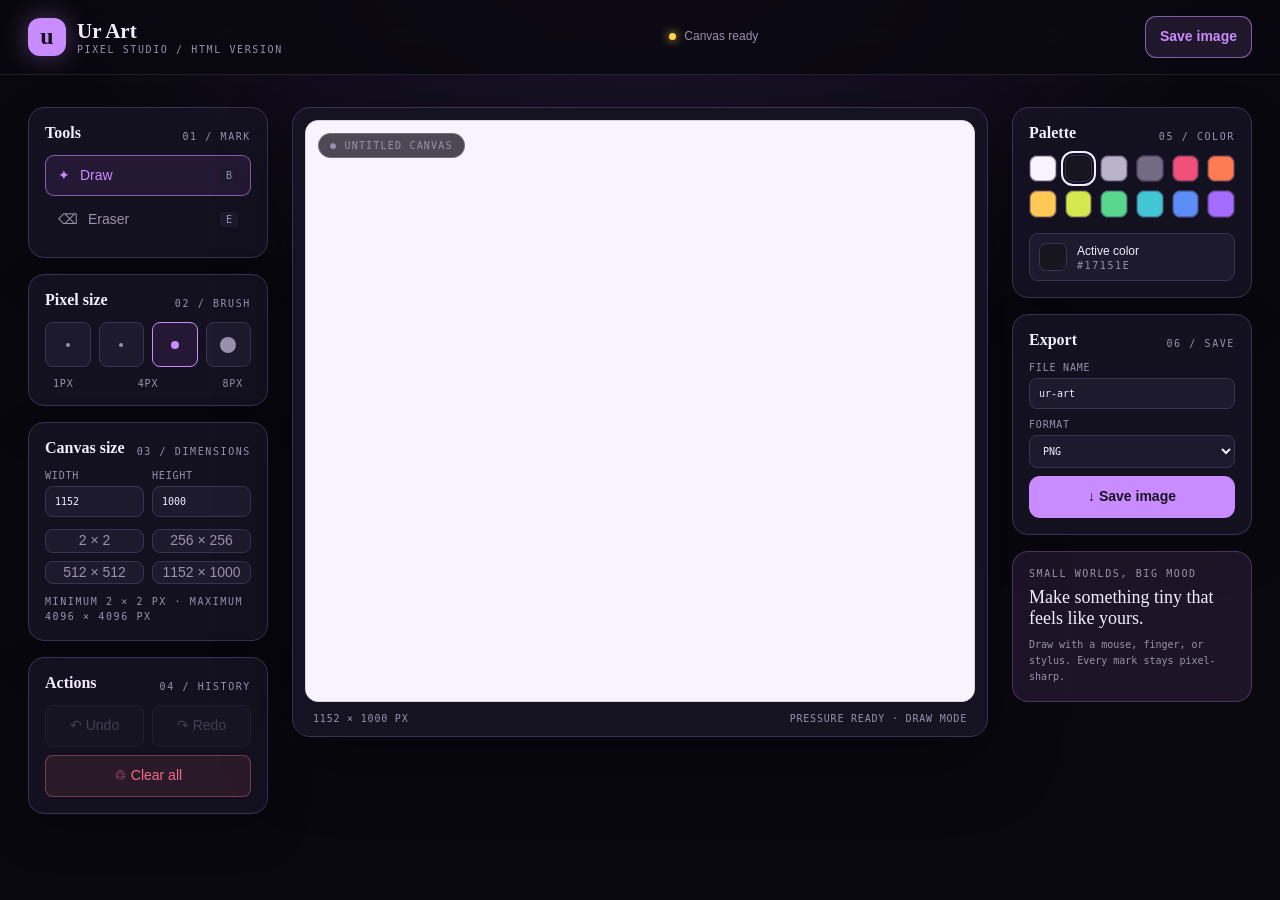
==== HTML version/index.html @ 2f4e8f60 "[Blink] feat(htmlversion): Create standalone HTML version • Created a self-contained HTML version of" ====
<!doctype html>
<html lang="fr">
<head>
  <meta charset="UTF-8" />
  <meta name="viewport" content="width=device-width, initial-scale=1.0" />
  <title>Ur Art · HTML Pixel Studio</title>
  <meta name="description" content="Ur Art, un atelier pixel-art tactile en HTML." />
  <style>
    :root { color-scheme: dark; --bg:#09080f; --panel:#151321; --panel-2:#1e1a2d; --line:#3b3154; --text:#f2edff; --muted:#9991ad; --primary:#c88cff; --primary-dark:#241835; --danger:#f06c88; --paper:#f7f3ff; }
    * { box-sizing:border-box; }
    body { margin:0; min-height:100vh; background:radial-gradient(circle at 50% -20%,#231737 0,#09080f 48%); color:var(--text); font:14px/1.4 Arial,sans-serif; }
    header { border-bottom:1px solid rgba(255,255,255,.1); background:rgba(9,8,15,.8); backdrop-filter:blur(16px); }
    .topbar { max-width:1440px; margin:auto; padding:16px 28px; display:flex; align-items:center; justify-content:space-between; gap:18px; }
    .brand { display:flex; align-items:center; gap:11px; }
    .logo { display:grid; place-items:center; width:38px; height:38px; border-radius:12px; background:var(--primary); color:#18101e; font:bold 24px Georgia; box-shadow:0 0 26px rgba(200,140,255,.35); }
    h1,h2,p { margin:0; } h1 { font:700 21px Georgia,serif; } h2 { font:700 16px Georgia,serif; }
    .eyebrow,.meta { color:var(--muted); font:10px monospace; letter-spacing:.16em; text-transform:uppercase; }
    .status { color:var(--muted); font-size:12px; } .status::before { content:''; display:inline-block; width:7px; height:7px; margin-right:8px; border-radius:50%; background:#ffd447; box-shadow:0 0 10px #ffd447; }
    button,input,select { font:inherit; } button { cursor:pointer; }
    .save-top,.primary-button { border:1px solid rgba(200,140,255,.6); border-radius:11px; padding:10px 14px; background:rgba(200,140,255,.12); color:var(--primary); font-weight:700; transition:.15s; }
    button:hover:not(:disabled) { filter:brightness(1.16); transform:translateY(-1px); } button:active:not(:disabled) { transform:scale(.97); } button:disabled { cursor:not-allowed; opacity:.35; }
    .layout { display:grid; grid-template-columns:240px minmax(0,1fr) 240px; gap:24px; max-width:1440px; margin:auto; padding:32px 28px; }
    .stack { display:flex; flex-direction:column; gap:16px; } .panel { padding:16px; border:1px solid var(--line); border-radius:16px; background:rgba(21,19,33,.88); box-shadow:0 18px 42px rgba(0,0,0,.25); }
    .panel-head { display:flex; align-items:end; justify-content:space-between; gap:12px; margin-bottom:13px; }
    .tool { display:flex; align-items:center; gap:10px; width:100%; padding:10px 12px; border:1px solid transparent; border-radius:9px; background:transparent; color:var(--muted); text-align:left; } .tool + .tool { margin-top:3px; } .tool.active { border-color:rgba(200,140,255,.6); background:var(--primary-dark); color:var(--primary); }
    kbd { margin-left:auto; padding:2px 6px; border-radius:4px; background:var(--panel-2); color:var(--muted); font:10px monospace; }
    .brushes,.presets,.colors { display:grid; gap:8px; } .brushes { grid-template-columns:repeat(4,1fr); } .presets { grid-template-columns:repeat(2,1fr); } .colors { grid-template-columns:repeat(6,1fr); }
    .brush,.preset,.swatch { border:1px solid var(--line); border-radius:8px; background:var(--panel-2); color:var(--muted); transition:.15s; } .brush { aspect-ratio:1; display:grid; place-items:center; } .brush.active,.preset.active { border-color:var(--primary); background:var(--primary-dark); color:var(--primary); } .dot { display:block; border-radius:50%; background:currentColor; }
    .swatch { aspect-ratio:1; padding:0; box-shadow:inset 0 0 0 1px rgba(0,0,0,.25); } .swatch.active { outline:2px solid var(--text); outline-offset:2px; }
    .inputs { display:grid; grid-template-columns:1fr 1fr; gap:8px; } label { display:grid; gap:5px; color:var(--muted); font:10px monospace; text-transform:uppercase; letter-spacing:.08em; } input,select { width:100%; border:1px solid var(--line); border-radius:8px; padding:9px; outline:none; background:var(--panel-2); color:var(--text); } input:focus,select:focus { border-color:var(--primary); }
    .canvas-card { min-width:0; padding:12px; border:1px solid var(--line); border-radius:18px; background:var(--panel); box-shadow:0 24px 70px rgba(0,0,0,.4); }
    .canvas-wrap { position:relative; width:100%; overflow:hidden; border:1px solid #d9d1e8; border-radius:13px; background:var(--paper); aspect-ratio:1.15/1; }
    canvas { display:block; width:100%; height:100%; cursor:crosshair; touch-action:none; image-rendering:pixelated; }
    .canvas-label { position:absolute; left:12px; top:12px; padding:6px 11px; border:1px solid rgba(255,255,255,.22); border-radius:999px; background:rgba(19,16,29,.75); color:var(--muted); font:10px monospace; letter-spacing:.12em; text-transform:uppercase; pointer-events:none; }
    .canvas-footer { display:flex; justify-content:space-between; gap:10px; padding:11px 8px 0; color:var(--muted); font:10px monospace; text-transform:uppercase; letter-spacing:.08em; }
    .actions { display:grid; grid-template-columns:1fr 1fr; gap:8px; } .action { padding:10px 5px; border:1px solid var(--line); border-radius:8px; background:var(--panel-2); color:var(--muted); } .danger { width:100%; margin-top:8px; padding:10px; border:1px solid rgba(240,108,136,.4); border-radius:8px; background:rgba(240,108,136,.1); color:var(--danger); }
    .primary-button { width:100%; margin-top:8px; background:var(--primary); color:#1b1125; }
    .tip { padding:16px; border:1px solid rgba(200,140,255,.25); border-radius:16px; background:rgba(200,140,255,.1); } .tip p + p { margin-top:8px; } .tip .title { font:18px Georgia,serif; }
    @media (max-width:980px) { .layout { grid-template-columns:1fr; } .left { order:2; } .center { order:1; } .right { order:3; } .stack { display:grid; grid-template-columns:repeat(2,minmax(0,1fr)); align-items:start; } .tip { grid-column:span 2; } }
    @media (max-width:600px) { .topbar { padding:13px 16px; } .status { display:none; } .layout { padding:18px 14px; gap:16px; } .stack { display:flex; } .canvas-footer { font-size:9px; } .save-top { padding:9px 11px; } }
  </style>
</head>
<body>
  <header><div class="topbar"><div class="brand"><div class="logo">u</div><div><h1>Ur Art</h1><p class="eyebrow">pixel studio / HTML version</p></div></div><div class="status" id="status">Canvas ready</div><button class="save-top" id="saveTop">Save image</button></div></header>
  <main class="layout">
    <aside class="stack left">
      <section class="panel"><div class="panel-head"><h2>Tools</h2><span class="eyebrow">01 / mark</span></div><button class="tool active" id="drawTool">✦ <span>Draw</span><kbd>B</kbd></button><button class="tool" id="eraseTool">⌫ <span>Eraser</span><kbd>E</kbd></button></section>
      <section class="panel"><div class="panel-head"><h2>Pixel size</h2><span class="eyebrow">02 / brush</span></div><div class="brushes" id="brushes"></div><div class="canvas-footer"><span>1px</span><span id="brushLabel">4px</span><span>8px</span></div></section>
      <section class="panel"><div class="panel-head"><h2>Canvas size</h2><span class="eyebrow">03 / dimensions</span></div><div class="inputs"><label>Width<input id="width" type="number" min="2" max="4096" value="1152"></label><label>Height<input id="height" type="number" min="2" max="4096" value="1000"></label></div><div class="presets" id="presets" style="margin-top:12px"></div><p class="meta" style="margin-top:10px;line-height:1.5">Minimum 2 × 2 px · maximum 4096 × 4096 px</p></section>
      <section class="panel"><div class="panel-head"><h2>Actions</h2><span class="eyebrow">04 / history</span></div><div class="actions"><button class="action" id="undo" disabled>↶ Undo</button><button class="action" id="redo" disabled>↷ Redo</button></div><button class="danger" id="clear">♲ Clear all</button></section>
    </aside>
    <section class="center"><div class="canvas-card"><div class="canvas-wrap"><div class="canvas-label">● untitled canvas</div><canvas id="canvas" width="1152" height="1000"></canvas></div><div class="canvas-footer"><span id="dimensions">1152 × 1000 px</span><span id="mode">pressure ready · draw mode</span></div></div></section>
    <aside class="stack right">
      <section class="panel"><div class="panel-head"><h2>Palette</h2><span class="eyebrow">05 / color</span></div><div class="colors" id="colors"></div><div style="display:flex;align-items:center;gap:10px;margin-top:15px;padding:9px;border:1px solid var(--line);border-radius:9px;background:var(--panel-2)"><span id="activeColor" style="width:28px;height:28px;border-radius:7px;border:1px solid var(--line);background:#17151e"></span><div><p id="colorName" style="font-size:12px">Active color</p><p class="meta" id="colorHex">#17151E</p></div></div></section>
      <section class="panel"><div class="panel-head"><h2>Export</h2><span class="eyebrow">06 / save</span></div><label>File name<input id="fileName" value="ur-art" placeholder="my-drawing"></label><label style="margin-top:10px">Format<select id="format"><option value="png">PNG</option><option value="jpeg">JPG</option><option value="webp">WEBP</option></select></label><button class="primary-button" id="save">↓ Save image</button></section>
      <section class="tip"><p class="eyebrow">small worlds, big mood</p><p class="title">Make something tiny that feels like yours.</p><p class="meta" style="line-height:1.6;text-transform:none;letter-spacing:0">Draw with a mouse, finger, or stylus. Every mark stays pixel-sharp.</p></section>
    </aside>
  </main>
<script>
(() => {
  const $ = id => document.getElementById(id);
  const canvas = $('canvas'), ctx = canvas.getContext('2d');
  const paper = '#f7f3ff', palette = ['#f7f3ff','#17151e','#b8b3c8','#726b83','#f04f7a','#ff7b54','#ffc857','#d6e84f','#58d68d','#42c6d6','#5c8df6','#a66cff'];
  const sizes = [1,2,4,8], presets = [[2,2],[256,256],[512,512],[1152,1000]];
  let color = '#17151e', brush = 4, erase = false, drawing = false, strokes = [], history = [], redo = [], oldW = 1152, oldH = 1000;
  function paint(list) { ctx.clearRect(0,0,canvas.width,canvas.height); ctx.fillStyle=paper; ctx.fillRect(0,0,canvas.width,canvas.height); ctx.imageSmoothingEnabled=false; list.forEach(s => { if(!s.points.length)return; ctx.save(); ctx.globalCompositeOperation=s.erase?'destination-out':'source-over'; ctx.strokeStyle=s.color; ctx.lineWidth=s.size; ctx.lineCap='square'; ctx.lineJoin='miter'; ctx.beginPath(); ctx.moveTo(s.points[0].x,s.points[0].y); s.points.slice(1).forEach(p=>ctx.lineTo(p.x,p.y)); ctx.stroke(); ctx.restore(); }); }
  function refresh() { $('dimensions').textContent=canvas.width+' × '+canvas.height+' px'; $('brushLabel').textContent=brush+'px'; $('mode').textContent='pressure ready · '+(erase?'erase':'draw')+' mode'; $('undo').disabled=!history.length; $('redo').disabled=!redo.length; }
  function point(e) { const r=canvas.getBoundingClientRect(); return {x:(e.clientX-r.left)*canvas.width/r.width,y:(e.clientY-r.top)*canvas.height/r.height}; }
  function start(e) { e.preventDefault(); canvas.setPointerCapture(e.pointerId); drawing=true; history.push(strokes.map(s=>({...s,points:s.points.map(p=>({...p}))}))); redo=[]; strokes.push({points:[point(e)],color,size:brush,erase}); paint(strokes); refresh(); }
  function move(e) { if(!drawing)return; e.preventDefault(); strokes[strokes.length-1].points.push(point(e)); paint(strokes); }
  function finish(){ if(!drawing)return; drawing=false; $('status').textContent=erase?'Erased a mark':'Added a mark'; }
  function resize(w,h) { w=Math.max(2,Math.min(4096,Math.round(Number(w)||2))); h=Math.max(2,Math.min(4096,Math.round(Number(h)||2))); const sx=w/oldW,sy=h/oldH; strokes=strokes.map(s=>({...s,size:Math.max(1,s.size*Math.min(sx,sy)),points:s.points.map(p=>({x:p.x*sx,y:p.y*sy}))})); canvas.width=w;canvas.height=h;oldW=w;oldH=h;history=[];redo=[];paint(strokes);refresh();$('status').textContent='Canvas resized to '+w+' × '+h+' px'; }
  function exportImage(){const name=($('fileName').value.trim().replace(/[^a-zA-Z0-9-_]/g,'-')||'ur-art'),f=$('format').value,mime='image/'+f,a=document.createElement('a');a.download=name+'.'+(f==='jpeg'?'jpg':f);a.href=canvas.toDataURL(mime,.95);a.click();$('status').textContent=a.download+' downloaded';}
  sizes.forEach(n=>{const b=document.createElement('button');b.className='brush'+(n===4?' active':'');b.innerHTML='<span class="dot" style="width:'+Math.max(4,n*2)+'px;height:'+Math.max(4,n*2)+'px"></span>';b.onclick=()=>{brush=n;document.querySelectorAll('.brush').forEach(x=>x.classList.remove('active'));b.classList.add('active');refresh()};$('brushes').appendChild(b)});
  presets.forEach(([w,h])=>{const b=document.createElement('button');b.className='preset';b.textContent=w+' × '+h;b.onclick=()=>resize(w,h);$('presets').appendChild(b)});
  palette.forEach(c=>{const b=document.createElement('button');b.className='swatch'+(c===color?' active':'');b.style.background=c;b.title=c;b.onclick=()=>{color=c;erase=false;document.querySelectorAll('.swatch').forEach(x=>x.classList.remove('active'));b.classList.add('active');$('activeColor').style.background=c;$('colorHex').textContent=c.toUpperCase();$('colorName').textContent='Active color';refresh()};$('colors').appendChild(b)});
  $('drawTool').onclick=()=>{erase=false;$('drawTool').classList.add('active');$('eraseTool').classList.remove('active');refresh()}; $('eraseTool').onclick=()=>{erase=true;$('eraseTool').classList.add('active');$('drawTool').classList.remove('active');refresh()};
  $('width').onchange=()=>resize($('width').value,canvas.height); $('height').onchange=()=>resize(canvas.width,$('height').value);
  $('undo').onclick=()=>{if(!history.length)return;redo.push(strokes);strokes=history.pop();paint(strokes);refresh();}; $('redo').onclick=()=>{if(!redo.length)return;history.push(strokes);strokes=redo.pop();paint(strokes);refresh()}; $('clear').onclick=()=>{if(!strokes.length)return;history.push(strokes);redo=[];strokes=[];paint(strokes);refresh();$('status').textContent='Canvas cleared'};
  $('save').onclick=exportImage; $('saveTop').onclick=exportImage; canvas.addEventListener('pointerdown',start);canvas.addEventListener('pointermove',move);canvas.addEventListener('pointerup',finish);canvas.addEventListener('pointercancel',finish); window.addEventListener('keydown',e=>{if(e.target.matches('input,select'))return;if(e.key.toLowerCase()==='b')$('drawTool').click();if(e.key.toLowerCase()==='e')$('eraseTool').click();if((e.ctrlKey||e.metaKey)&&e.key.toLowerCase()==='z'){e.preventDefault();$('undo').click()}}); paint([]);refresh();
})();
</script>
</body>
</html>
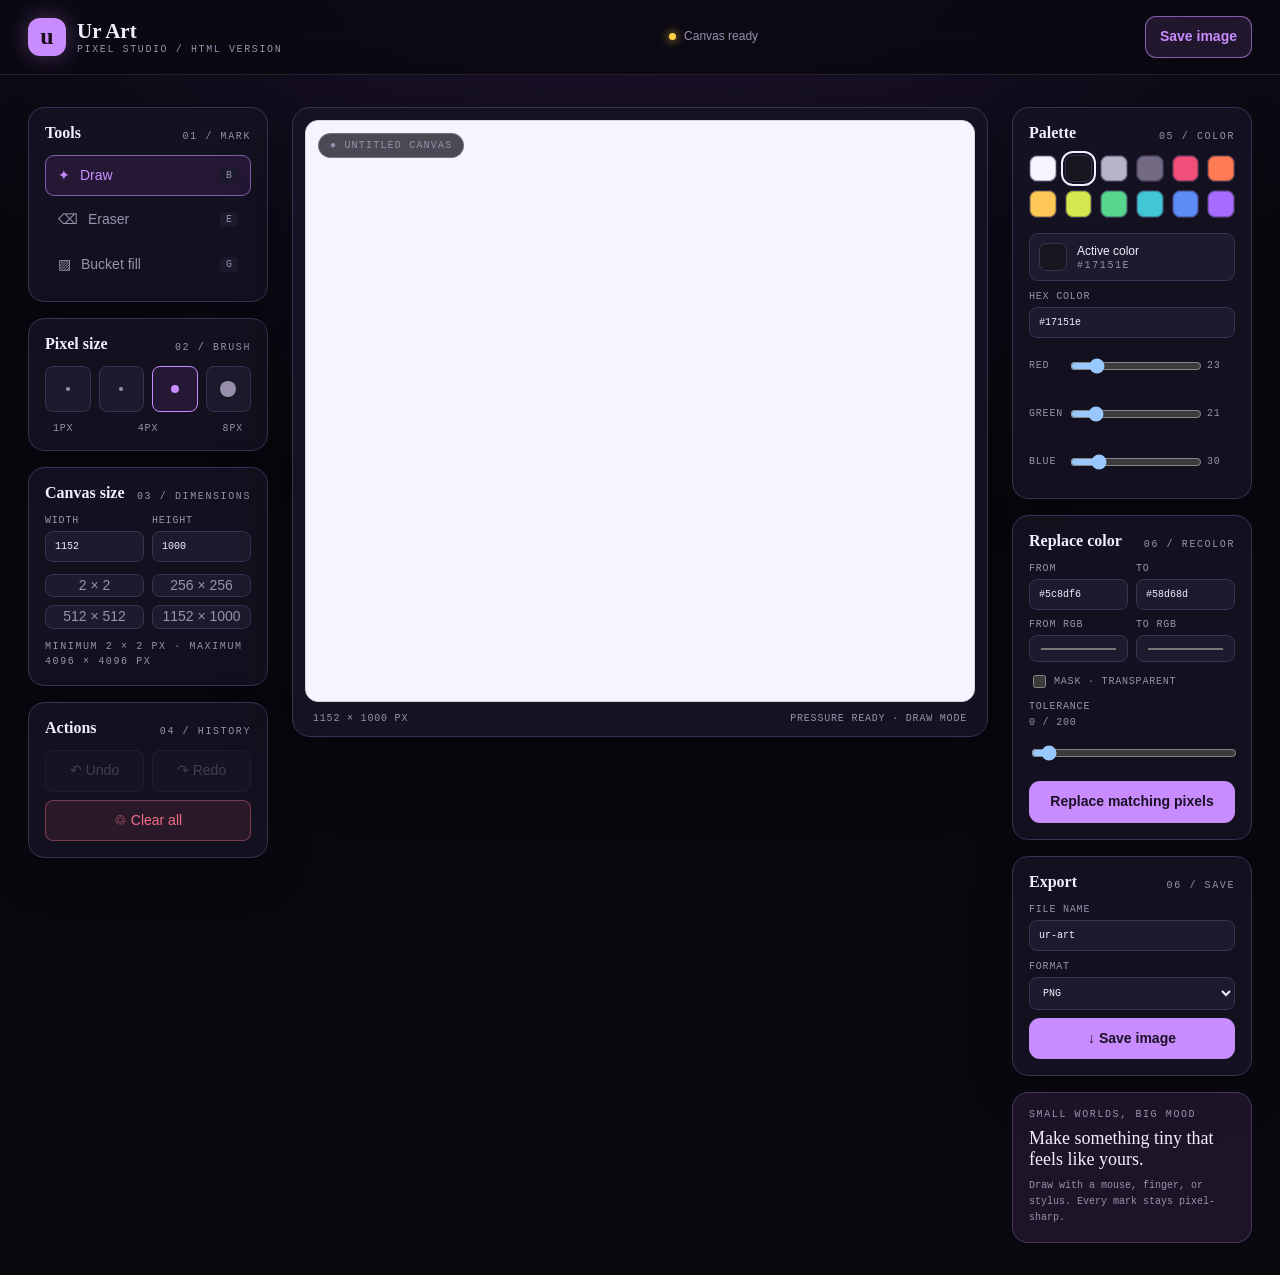
==== commit 75427ddf: "[Blink] chore(index): update 2 files • index.tsx • index.html  Built with Blink · https://blink.new" ====
--- a/HTML version/index.html
+++ b/HTML version/index.html
@@ -44,14 +44,15 @@
   <header><div class="topbar"><div class="brand"><div class="logo">u</div><div><h1>Ur Art</h1><p class="eyebrow">pixel studio / HTML version</p></div></div><div class="status" id="status">Canvas ready</div><button class="save-top" id="saveTop">Save image</button></div></header>
   <main class="layout">
     <aside class="stack left">
-      <section class="panel"><div class="panel-head"><h2>Tools</h2><span class="eyebrow">01 / mark</span></div><button class="tool active" id="drawTool">✦ <span>Draw</span><kbd>B</kbd></button><button class="tool" id="eraseTool">⌫ <span>Eraser</span><kbd>E</kbd></button></section>
+      <section class="panel"><div class="panel-head"><h2>Tools</h2><span class="eyebrow">01 / mark</span></div><button class="tool active" id="drawTool">✦ <span>Draw</span><kbd>B</kbd></button><button class="tool" id="eraseTool">⌫ <span>Eraser</span><kbd>E</kbd></button><button class="tool" id="fillTool">▨ <span>Bucket fill</span><kbd>G</kbd></button></section>
       <section class="panel"><div class="panel-head"><h2>Pixel size</h2><span class="eyebrow">02 / brush</span></div><div class="brushes" id="brushes"></div><div class="canvas-footer"><span>1px</span><span id="brushLabel">4px</span><span>8px</span></div></section>
       <section class="panel"><div class="panel-head"><h2>Canvas size</h2><span class="eyebrow">03 / dimensions</span></div><div class="inputs"><label>Width<input id="width" type="number" min="2" max="4096" value="1152"></label><label>Height<input id="height" type="number" min="2" max="4096" value="1000"></label></div><div class="presets" id="presets" style="margin-top:12px"></div><p class="meta" style="margin-top:10px;line-height:1.5">Minimum 2 × 2 px · maximum 4096 × 4096 px</p></section>
       <section class="panel"><div class="panel-head"><h2>Actions</h2><span class="eyebrow">04 / history</span></div><div class="actions"><button class="action" id="undo" disabled>↶ Undo</button><button class="action" id="redo" disabled>↷ Redo</button></div><button class="danger" id="clear">♲ Clear all</button></section>
     </aside>
     <section class="center"><div class="canvas-card"><div class="canvas-wrap"><div class="canvas-label">● untitled canvas</div><canvas id="canvas" width="1152" height="1000"></canvas></div><div class="canvas-footer"><span id="dimensions">1152 × 1000 px</span><span id="mode">pressure ready · draw mode</span></div></div></section>
     <aside class="stack right">
-      <section class="panel"><div class="panel-head"><h2>Palette</h2><span class="eyebrow">05 / color</span></div><div class="colors" id="colors"></div><div style="display:flex;align-items:center;gap:10px;margin-top:15px;padding:9px;border:1px solid var(--line);border-radius:9px;background:var(--panel-2)"><span id="activeColor" style="width:28px;height:28px;border-radius:7px;border:1px solid var(--line);background:#17151e"></span><div><p id="colorName" style="font-size:12px">Active color</p><p class="meta" id="colorHex">#17151E</p></div></div></section>
+      <section class="panel"><div class="panel-head"><h2>Palette</h2><span class="eyebrow">05 / color</span></div><div class="colors" id="colors"></div><div style="display:flex;align-items:center;gap:10px;margin-top:15px;padding:9px;border:1px solid var(--line);border-radius:9px;background:var(--panel-2)"><span id="activeColor" style="width:28px;height:28px;border-radius:7px;border:1px solid var(--line);background:#17151e"></span><div><p id="colorName" style="font-size:12px">Active color</p><p class="meta" id="colorHex">#17151E</p></div></div><label style="margin-top:10px">Hex color<input id="activeHex" value="#17151e" maxlength="7"></label><div id="rgbSliders"></div></section>
+      <section class="panel"><div class="panel-head"><h2>Replace color</h2><span class="eyebrow">06 / recolor</span></div><div class="inputs"><label>From<input id="fromHex" value="#5c8df6" maxlength="7"></label><label>To<input id="toHex" value="#58d68d" maxlength="7"></label></div><div class="inputs" style="margin-top:9px"><label>From RGB<input id="fromPicker" type="color" value="#5c8df6"></label><label>To RGB<input id="toPicker" type="color" value="#58d68d"></label></div><label style="display:flex;grid-template-columns:auto 1fr;align-items:center;margin-top:10px"><input id="mask" type="checkbox" style="width:auto"> Mask · transparent</label><label style="margin-top:10px">Tolerance <span id="toleranceLabel">0 / 200</span><input id="tolerance" type="range" min="0" max="200" value="0"></label><button class="primary-button" id="replaceColors">Replace matching pixels</button></section>
       <section class="panel"><div class="panel-head"><h2>Export</h2><span class="eyebrow">06 / save</span></div><label>File name<input id="fileName" value="ur-art" placeholder="my-drawing"></label><label style="margin-top:10px">Format<select id="format"><option value="png">PNG</option><option value="jpeg">JPG</option><option value="webp">WEBP</option></select></label><button class="primary-button" id="save">↓ Save image</button></section>
       <section class="tip"><p class="eyebrow">small worlds, big mood</p><p class="title">Make something tiny that feels like yours.</p><p class="meta" style="line-height:1.6;text-transform:none;letter-spacing:0">Draw with a mouse, finger, or stylus. Every mark stays pixel-sharp.</p></section>
     </aside>
@@ -62,22 +63,31 @@
   const canvas = $('canvas'), ctx = canvas.getContext('2d');
   const paper = '#f7f3ff', palette = ['#f7f3ff','#17151e','#b8b3c8','#726b83','#f04f7a','#ff7b54','#ffc857','#d6e84f','#58d68d','#42c6d6','#5c8df6','#a66cff'];
   const sizes = [1,2,4,8], presets = [[2,2],[256,256],[512,512],[1152,1000]];
-  let color = '#17151e', brush = 4, erase = false, drawing = false, strokes = [], history = [], redo = [], oldW = 1152, oldH = 1000;
-  function paint(list) { ctx.clearRect(0,0,canvas.width,canvas.height); ctx.fillStyle=paper; ctx.fillRect(0,0,canvas.width,canvas.height); ctx.imageSmoothingEnabled=false; list.forEach(s => { if(!s.points.length)return; ctx.save(); ctx.globalCompositeOperation=s.erase?'destination-out':'source-over'; ctx.strokeStyle=s.color; ctx.lineWidth=s.size; ctx.lineCap='square'; ctx.lineJoin='miter'; ctx.beginPath(); ctx.moveTo(s.points[0].x,s.points[0].y); s.points.slice(1).forEach(p=>ctx.lineTo(p.x,p.y)); ctx.stroke(); ctx.restore(); }); }
-  function refresh() { $('dimensions').textContent=canvas.width+' × '+canvas.height+' px'; $('brushLabel').textContent=brush+'px'; $('mode').textContent='pressure ready · '+(erase?'erase':'draw')+' mode'; $('undo').disabled=!history.length; $('redo').disabled=!redo.length; }
+  let color = '#17151e', brush = 4, tool = 'draw', drawing = false, strokes = [], history = [], redo = [], oldW = 1152, oldH = 1000;
+  const hexRgb = value => { let h=value.trim().replace(/^#/,''); if(h.length===3)h=[...h].map(x=>x+x).join(''); return /^[\da-f]{6}$/i.test(h)?[parseInt(h.slice(0,2),16),parseInt(h.slice(2,4),16),parseInt(h.slice(4,6),16)]:null; };
+  const hex = rgb => '#'+rgb.map(x=>Math.max(0,Math.min(255,Math.round(x))).toString(16).padStart(2,'0')).join('');
+  const tolerance = () => Number($('tolerance').value);
+  function replacePixels(from,to,tol,contiguous,startX=0,startY=0) { const w=canvas.width,h=canvas.height,total=w*h;if(total>8000000)return -1;const image=ctx.getImageData(0,0,w,h),d=image.data,target=hexRgb(from);if(!target)return 0;const mask=$('mask').checked,rgb=mask?null:hexRgb(to);if(!mask&&!rgb)return 0;let count=0;const matches=i=>d[i+3]===255&&Math.abs(d[i]-target[0])<=tol&&Math.abs(d[i+1]-target[1])<=tol&&Math.abs(d[i+2]-target[2])<=tol;const change=i=>{if(rgb){d[i]=rgb[0];d[i+1]=rgb[1];d[i+2]=rgb[2];d[i+3]=255}else d[i]=d[i+1]=d[i+2]=d[i+3]=0;count++};if(contiguous){const visited=new Uint8Array(Math.ceil(total/8)),queue=new Uint32Array(total);let head=0,tail=0;const add=p=>{const i=p*4;if((visited[p>>3]&(1<<(p&7)))||!matches(i))return;visited[p>>3]|=1<<(p&7);change(i);queue[tail++]=p};add(Math.max(0,Math.min(h-1,Math.floor(startY)))*w+Math.max(0,Math.min(w-1,Math.floor(startX))));while(head<tail){const p=queue[head++],x=p%w;if(x)add(p-1);if(x+1<w)add(p+1);if(p>=w)add(p-w);if(p+w<total)add(p+w)}}else{for(let i=0;i<d.length;i+=4)if(matches(i))change(i)}ctx.putImageData(image,0,0);return count; }
+  function paint(list) { ctx.clearRect(0,0,canvas.width,canvas.height); ctx.imageSmoothingEnabled=false; list.forEach(s => { if(s.kind==='fill'){replacePixels(s.color,s.color,s.tolerance,true,s.x,s.y);return} if(s.kind==='replace'){replacePixels(s.from,s.to,s.tolerance,false);return} if(!s.points.length)return; ctx.save(); ctx.globalCompositeOperation=s.erase?'destination-out':'source-over'; ctx.strokeStyle=s.color; ctx.lineWidth=s.size; ctx.lineCap='square'; ctx.lineJoin='miter'; ctx.beginPath(); ctx.moveTo(s.points[0].x,s.points[0].y); s.points.slice(1).forEach(p=>ctx.lineTo(p.x,p.y)); ctx.stroke(); ctx.restore(); }); }
+  function refresh() { $('dimensions').textContent=canvas.width+' × '+canvas.height+' px'; $('brushLabel').textContent=brush+'px'; $('mode').textContent='pressure ready · '+tool+' mode'; $('undo').disabled=!history.length; $('redo').disabled=!redo.length; }
   function point(e) { const r=canvas.getBoundingClientRect(); return {x:(e.clientX-r.left)*canvas.width/r.width,y:(e.clientY-r.top)*canvas.height/r.height}; }
-  function start(e) { e.preventDefault(); canvas.setPointerCapture(e.pointerId); drawing=true; history.push(strokes.map(s=>({...s,points:s.points.map(p=>({...p}))}))); redo=[]; strokes.push({points:[point(e)],color,size:brush,erase}); paint(strokes); refresh(); }
+  function start(e) { e.preventDefault(); if(tool==='fill'){const p=point(e),n=replacePixels(color,color,tolerance(),true,p.x,p.y);if(n<0){$('status').textContent='Bucket fill limited to canvases below 8 million pixels';return}if(!n){$('status').textContent='No connected pixels to fill';return}history.push(strokes.map(s=>({...s,points:s.points?.map(p=>({...p}))})));redo=[];strokes.push({kind:'fill',x:p.x,y:p.y,color,tolerance:tolerance()});refresh();$('status').textContent='Filled '+n.toLocaleString()+' connected pixels';return} canvas.setPointerCapture(e.pointerId);drawing=true;history.push(strokes.map(s=>({...s,points:s.points?.map(p=>({...p}))})));redo=[];strokes.push({points:[point(e)],color,size:brush,erase:tool==='erase'});paint(strokes);refresh(); }
   function move(e) { if(!drawing)return; e.preventDefault(); strokes[strokes.length-1].points.push(point(e)); paint(strokes); }
-  function finish(){ if(!drawing)return; drawing=false; $('status').textContent=erase?'Erased a mark':'Added a mark'; }
-  function resize(w,h) { w=Math.max(2,Math.min(4096,Math.round(Number(w)||2))); h=Math.max(2,Math.min(4096,Math.round(Number(h)||2))); const sx=w/oldW,sy=h/oldH; strokes=strokes.map(s=>({...s,size:Math.max(1,s.size*Math.min(sx,sy)),points:s.points.map(p=>({x:p.x*sx,y:p.y*sy}))})); canvas.width=w;canvas.height=h;oldW=w;oldH=h;history=[];redo=[];paint(strokes);refresh();$('status').textContent='Canvas resized to '+w+' × '+h+' px'; }
+  function finish(){ if(!drawing)return; drawing=false; $('status').textContent=tool==='erase'?'Erased a mark':'Added a mark'; }
+  function resize(w,h) { w=Math.max(2,Math.min(4096,Math.round(Number(w)||2))); h=Math.max(2,Math.min(4096,Math.round(Number(h)||2))); const sx=w/oldW,sy=h/oldH; const maxBrush=Math.max(1,Math.min(8,w,h)); brush=Math.min(brush,maxBrush); strokes=strokes.map(s=>s.kind?s:{...s,size:Math.min(maxBrush,Math.max(1,s.size*Math.min(sx,sy))),points:s.points.map(p=>({x:Math.max(0,Math.min(w-1,p.x*sx)),y:Math.max(0,Math.min(h-1,p.y*sy))}))}); canvas.width=w;canvas.height=h;oldW=w;oldH=h;history=[];redo=[];paint(strokes);document.querySelectorAll('.brush').forEach((x,i)=>x.classList.toggle('active',sizes[i]===brush));refresh();$('status').textContent='Canvas resized to '+w+' × '+h+' px'; }
   function exportImage(){const name=($('fileName').value.trim().replace(/[^a-zA-Z0-9-_]/g,'-')||'ur-art'),f=$('format').value,mime='image/'+f,a=document.createElement('a');a.download=name+'.'+(f==='jpeg'?'jpg':f);a.href=canvas.toDataURL(mime,.95);a.click();$('status').textContent=a.download+' downloaded';}
   sizes.forEach(n=>{const b=document.createElement('button');b.className='brush'+(n===4?' active':'');b.innerHTML='<span class="dot" style="width:'+Math.max(4,n*2)+'px;height:'+Math.max(4,n*2)+'px"></span>';b.onclick=()=>{brush=n;document.querySelectorAll('.brush').forEach(x=>x.classList.remove('active'));b.classList.add('active');refresh()};$('brushes').appendChild(b)});
   presets.forEach(([w,h])=>{const b=document.createElement('button');b.className='preset';b.textContent=w+' × '+h;b.onclick=()=>resize(w,h);$('presets').appendChild(b)});
-  palette.forEach(c=>{const b=document.createElement('button');b.className='swatch'+(c===color?' active':'');b.style.background=c;b.title=c;b.onclick=()=>{color=c;erase=false;document.querySelectorAll('.swatch').forEach(x=>x.classList.remove('active'));b.classList.add('active');$('activeColor').style.background=c;$('colorHex').textContent=c.toUpperCase();$('colorName').textContent='Active color';refresh()};$('colors').appendChild(b)});
-  $('drawTool').onclick=()=>{erase=false;$('drawTool').classList.add('active');$('eraseTool').classList.remove('active');refresh()}; $('eraseTool').onclick=()=>{erase=true;$('eraseTool').classList.add('active');$('drawTool').classList.remove('active');refresh()};
+  palette.forEach(c=>{const b=document.createElement('button');b.className='swatch'+(c===color?' active':'');b.style.background=c;b.title=c;b.onclick=()=>{color=c;setTool('draw');document.querySelectorAll('.swatch').forEach(x=>x.classList.toggle('active',x===b));updatePalette();$('colorName').textContent='Active color'};$('colors').appendChild(b)});
+  $('drawTool').onclick=()=>setTool('draw'); $('eraseTool').onclick=()=>setTool('erase'); $('fillTool').onclick=()=>setTool('fill'); function setTool(next){tool=next;['draw','erase','fill'].forEach(n=>$(n+'Tool').classList.toggle('active',tool===n));refresh()}
+  function updatePalette(){const rgb=hexRgb(color)||[0,0,0],v=hex(rgb);$('activeColor').style.background=v;$('activeHex').value=v;$('colorHex').textContent=v.toUpperCase();$('rgbSliders').innerHTML=['Red','Green','Blue'].map((n,i)=>'<label style="display:grid;grid-template-columns:32px 1fr 28px;align-items:center;gap:7px;margin-top:8px">'+n+'<input type="range" min="0" max="255" value="'+rgb[i]+'" data-rgb="'+i+'"><span>'+rgb[i]+'</span></label>').join('');$('rgbSliders').querySelectorAll('input').forEach(input=>input.oninput=()=>{const next=hexRgb(color);next[Number(input.dataset.rgb)]=Number(input.value);color=hex(next);updatePalette();setTool('draw')})}
+  $('activeHex').onchange=()=>{if(hexRgb($('activeHex').value)){color=hex(hexRgb($('activeHex').value));updatePalette()}};
+  $('tolerance').oninput=()=>{$('toleranceLabel').textContent=$('tolerance').value+' / 200'};
+  $('fromHex').oninput=()=>{if(hexRgb($('fromHex').value))$('fromPicker').value=hex(hexRgb($('fromHex').value))};$('toHex').oninput=()=>{if(hexRgb($('toHex').value))$('toPicker').value=hex(hexRgb($('toHex').value))};$('fromPicker').oninput=()=>{$('fromHex').value=$('fromPicker').value};$('toPicker').oninput=()=>{$('toHex').value=$('toPicker').value};$('mask').onchange=()=>{$('toHex').disabled=$('toPicker').disabled=$('mask').checked};
+  $('replaceColors').onclick=()=>{if(!hexRgb($('fromHex').value)||(!$('mask').checked&&!hexRgb($('toHex').value))){$('status').textContent='Enter valid hex colors such as #000000';return}const tol=tolerance(),n=replacePixels($('fromHex').value,$('toHex').value,tol,false);if(n<0){$('status').textContent='Replacement limited to canvases below 8 million pixels';return}if(!n){$('status').textContent='No pixels match '+$('fromHex').value;return}history.push(strokes.map(s=>({...s,points:s.points?.map(p=>({...p}))})));redo=[];strokes.push({kind:'replace',from:$('fromHex').value,to:$('mask').checked?null:$('toHex').value,tolerance:tol});refresh();$('status').textContent='Replaced '+n.toLocaleString()+' pixels'};
   $('width').onchange=()=>resize($('width').value,canvas.height); $('height').onchange=()=>resize(canvas.width,$('height').value);
   $('undo').onclick=()=>{if(!history.length)return;redo.push(strokes);strokes=history.pop();paint(strokes);refresh();}; $('redo').onclick=()=>{if(!redo.length)return;history.push(strokes);strokes=redo.pop();paint(strokes);refresh()}; $('clear').onclick=()=>{if(!strokes.length)return;history.push(strokes);redo=[];strokes=[];paint(strokes);refresh();$('status').textContent='Canvas cleared'};
-  $('save').onclick=exportImage; $('saveTop').onclick=exportImage; canvas.addEventListener('pointerdown',start);canvas.addEventListener('pointermove',move);canvas.addEventListener('pointerup',finish);canvas.addEventListener('pointercancel',finish); window.addEventListener('keydown',e=>{if(e.target.matches('input,select'))return;if(e.key.toLowerCase()==='b')$('drawTool').click();if(e.key.toLowerCase()==='e')$('eraseTool').click();if((e.ctrlKey||e.metaKey)&&e.key.toLowerCase()==='z'){e.preventDefault();$('undo').click()}}); paint([]);refresh();
+  $('save').onclick=exportImage; $('saveTop').onclick=exportImage; canvas.addEventListener('pointerdown',start);canvas.addEventListener('pointermove',move);canvas.addEventListener('pointerup',finish);canvas.addEventListener('pointercancel',finish); window.addEventListener('keydown',e=>{if(e.target.matches('input,select'))return;if(e.key.toLowerCase()==='b')$('drawTool').click();if(e.key.toLowerCase()==='e')$('eraseTool').click();if(e.key.toLowerCase()==='g')$('fillTool').click();if((e.ctrlKey||e.metaKey)&&e.key.toLowerCase()==='z'){e.preventDefault();$('undo').click()}}); updatePalette();paint([]);refresh();
 })();
 </script>
 </body>
